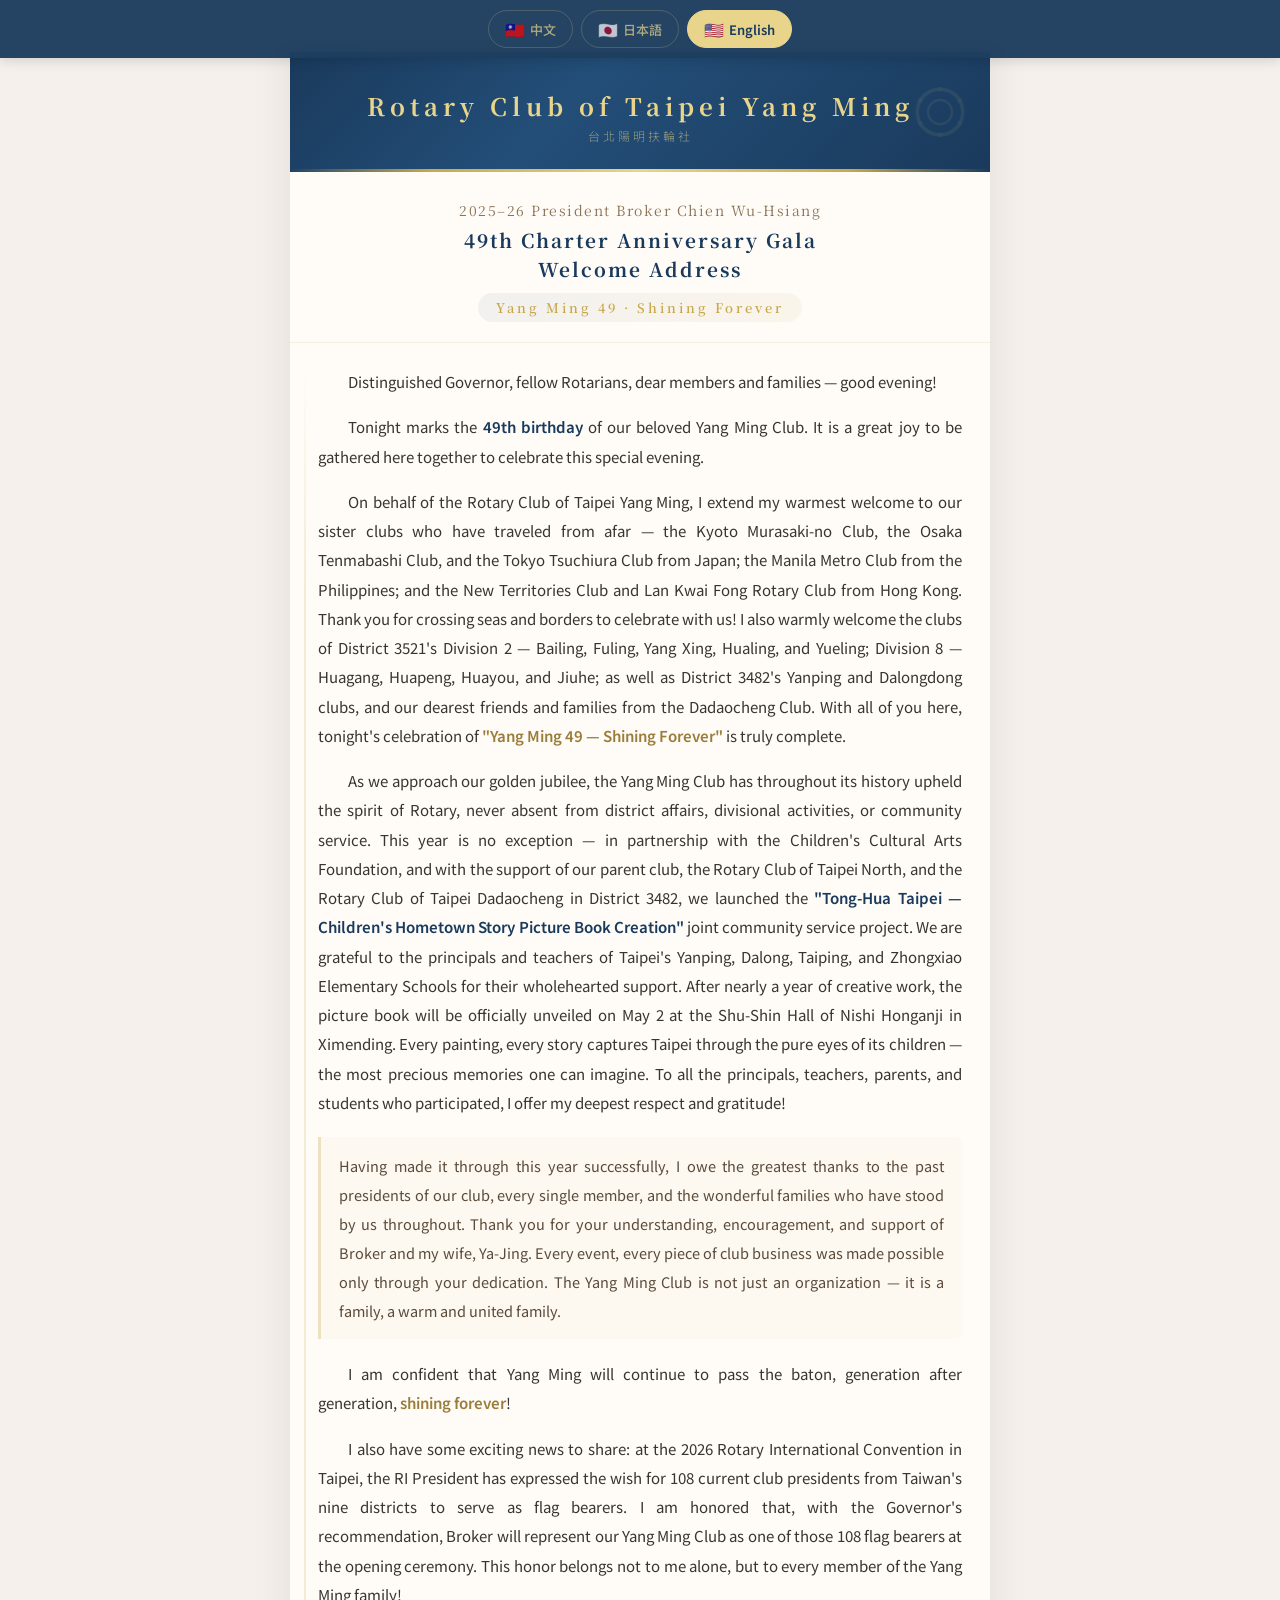
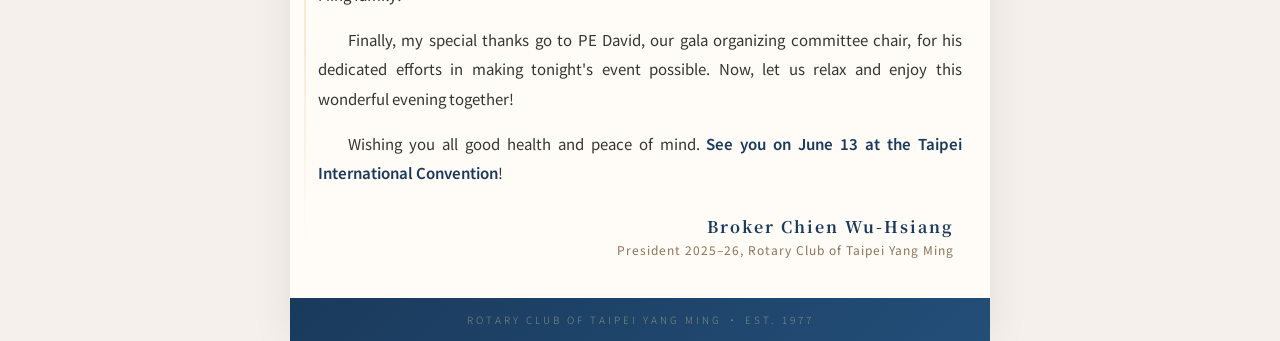
==== en.html @ 02bc0740 "修正：「童話台北」→「童畫台北」（依原稿用字）" ====
<!DOCTYPE html>
<html lang="en">
<head>
  <meta charset="UTF-8">
  <meta name="viewport" content="width=device-width, initial-scale=1.0">
  <title>Rotary Club of Taipei Yang Ming – 49th Charter Anniversary Welcome Address</title>
  <link rel="stylesheet" href="style.css">
</head>
<body>

<nav class="lang-bar">
  <a href="zh.html"><span class="flag">🇹🇼</span> 中文</a>
  <a href="ja.html"><span class="flag">🇯🇵</span> 日本語</a>
  <a href="en.html" class="active"><span class="flag">🇺🇸</span> English</a>
</nav>

<div class="page">
  <div class="header-band">
    <div>
      <h1>Rotary Club of Taipei Yang Ming</h1>
      <div class="sub">台北陽明扶輪社</div>
    </div>
    <div class="rotary-deco">
      <svg viewBox="0 0 100 100" fill="rgba(232,212,139,0.8)">
        <circle cx="50" cy="50" r="38" fill="none" stroke="rgba(232,212,139,0.8)" stroke-width="6"/>
        <circle cx="50" cy="50" r="20" fill="none" stroke="rgba(232,212,139,0.8)" stroke-width="4"/>
        <circle cx="50" cy="12" r="4"/><circle cx="83" cy="31" r="4"/>
        <circle cx="83" cy="69" r="4"/><circle cx="50" cy="88" r="4"/>
        <circle cx="17" cy="69" r="4"/><circle cx="17" cy="31" r="4"/>
      </svg>
    </div>
  </div>

  <div class="title-block">
    <div class="speaker">2025–26 President Broker Chien Wu-Hsiang</div>
    <div class="speech-title">49th Charter Anniversary Gala<br>Welcome Address</div>
    <div class="motto">Yang Ming 49 · Shining Forever</div>
  </div>

  <div class="content">
    <div class="body-text">
      <p>Distinguished Governor, fellow Rotarians, dear members and families — good evening!</p>

      <p>Tonight marks the <span class="highlight">49th birthday</span> of our beloved Yang Ming Club. It is a great joy to be gathered here together to celebrate this special evening.</p>

      <p>On behalf of the Rotary Club of Taipei Yang Ming, I extend my warmest welcome to our sister clubs who have traveled from afar — the Kyoto Murasaki-no Club, the Osaka Tenmabashi Club, and the Tokyo Tsuchiura Club from Japan; the Manila Metro Club from the Philippines; and the New Territories Club and Lan Kwai Fong Rotary Club from Hong Kong. Thank you for crossing seas and borders to celebrate with us! I also warmly welcome the clubs of District 3521's Division 2 — Bailing, Fuling, Yang Xing, Hualing, and Yueling; Division 8 — Huagang, Huapeng, Huayou, and Jiuhe; as well as District 3482's Yanping and Dalongdong clubs, and our dearest friends and families from the Dadaocheng Club. With all of you here, tonight's celebration of <span class="gold">"Yang Ming 49 — Shining Forever"</span> is truly complete.</p>

      <p>As we approach our golden jubilee, the Yang Ming Club has throughout its history upheld the spirit of Rotary, never absent from district affairs, divisional activities, or community service. This year is no exception — in partnership with the Children's Cultural Arts Foundation, and with the support of our parent club, the Rotary Club of Taipei North, and the Rotary Club of Taipei Dadaocheng in District 3482, we launched the <span class="highlight">"Tong-Hua Taipei — Children's Hometown Story Picture Book Creation"</span> joint community service project. We are grateful to the principals and teachers of Taipei's Yanping, Dalong, Taiping, and Zhongxiao Elementary Schools for their wholehearted support. After nearly a year of creative work, the picture book will be officially unveiled on May 2 at the Shu-Shin Hall of Nishi Honganji in Ximending. Every painting, every story captures Taipei through the pure eyes of its children — the most precious memories one can imagine. To all the principals, teachers, parents, and students who participated, I offer my deepest respect and gratitude!</p>

      <p class="heart">Having made it through this year successfully, I owe the greatest thanks to the past presidents of our club, every single member, and the wonderful families who have stood by us throughout. Thank you for your understanding, encouragement, and support of Broker and my wife, Ya-Jing. Every event, every piece of club business was made possible only through your dedication. The Yang Ming Club is not just an organization — it is a family, a warm and united family.</p>

      <p>I am confident that Yang Ming will continue to pass the baton, generation after generation, <span class="gold">shining forever</span>!</p>

      <p>I also have some exciting news to share: at the 2026 Rotary International Convention in Taipei, the RI President has expressed the wish for 108 current club presidents from Taiwan's nine districts to serve as flag bearers. I am honored that, with the Governor's recommendation, Broker will represent our Yang Ming Club as one of those 108 flag bearers at the opening ceremony. This honor belongs not to me alone, but to every member of the Yang Ming family!</p>

      <p>Finally, my special thanks go to PE David, our gala organizing committee chair, for his dedicated efforts in making tonight's event possible. Now, let us relax and enjoy this wonderful evening together!</p>

      <p>Wishing you all good health and peace of mind. <span class="highlight">See you on June 13 at the Taipei International Convention</span>!</p>
    </div>

    <div class="signature">
      <div class="name">Broker Chien Wu-Hsiang</div>
      <div class="role">President 2025–26, Rotary Club of Taipei Yang Ming</div>
    </div>
  </div>

  <div class="footer-band">
    <div class="footer-text">ROTARY CLUB OF TAIPEI YANG MING · EST. 1977</div>
  </div>
</div>

</body>
</html>
---- style.css ----
/* ── 陽明社歡迎詞 共用樣式 ── */
@import url('https://fonts.googleapis.com/css2?family=Noto+Serif+TC:wght@400;600;700;900&family=Noto+Sans+TC:wght@300;400;500;700&family=Noto+Serif+JP:wght@400;600;700&family=Noto+Sans+JP:wght@300;400;500;700&family=Playfair+Display:wght@400;600;700&family=Inter:wght@300;400;500;600&display=swap');

* { margin: 0; padding: 0; box-sizing: border-box; }

body {
  font-family: 'Noto Sans TC', 'Noto Sans JP', 'Inter', sans-serif;
  background: #f5f0eb;
  color: #2c2420;
  min-height: 100vh;
  -webkit-font-smoothing: antialiased;
}

/* ── 語言切換列 ── */
.lang-bar {
  position: fixed;
  top: 0;
  left: 0;
  right: 0;
  z-index: 100;
  display: flex;
  justify-content: center;
  gap: 8px;
  padding: 10px 16px;
  background: rgba(26,58,92,0.95);
  backdrop-filter: blur(10px);
  -webkit-backdrop-filter: blur(10px);
  box-shadow: 0 2px 12px rgba(0,0,0,0.15);
}

.lang-bar a {
  display: inline-flex;
  align-items: center;
  gap: 5px;
  padding: 6px 16px;
  border-radius: 20px;
  font-size: 13px;
  font-weight: 500;
  text-decoration: none;
  color: rgba(232,212,139,0.7);
  border: 1px solid rgba(232,212,139,0.2);
  transition: all 0.25s ease;
}

.lang-bar a:hover {
  color: #e8d48b;
  border-color: rgba(232,212,139,0.5);
  background: rgba(232,212,139,0.08);
}

.lang-bar a.active {
  color: #1a3a5c;
  background: #e8d48b;
  border-color: #e8d48b;
  font-weight: 600;
}

.lang-bar a .flag { font-size: 16px; }

/* ── 頁面容器 ── */
.page {
  max-width: 700px;
  margin: 0 auto;
  background: #fffcf8;
  min-height: 100vh;
  padding-top: 52px;
  box-shadow: 0 0 40px rgba(0,0,0,0.08);
}

/* ── 頂部橫幅 ── */
.header-band {
  width: 100%;
  padding: 36px 24px 28px;
  background: linear-gradient(135deg, #1a3a5c 0%, #234e78 40%, #1a3a5c 100%);
  text-align: center;
  position: relative;
  overflow: hidden;
}

.header-band::after {
  content: '';
  position: absolute;
  bottom: 0;
  left: 0;
  right: 0;
  height: 3px;
  background: linear-gradient(90deg, transparent 0%, #c9a84c 20%, #e8d48b 50%, #c9a84c 80%, transparent 100%);
}

.header-band h1 {
  font-family: 'Noto Serif TC', 'Noto Serif JP', 'Playfair Display', serif;
  font-size: 24px;
  font-weight: 700;
  color: #e8d48b;
  letter-spacing: 5px;
  margin-bottom: 4px;
}

.header-band .sub {
  font-size: 12px;
  color: rgba(232,212,139,0.6);
  letter-spacing: 3px;
  font-weight: 300;
}

/* ── 扶輪齒輪裝飾 ── */
.rotary-deco {
  position: absolute;
  right: 20px;
  top: 50%;
  transform: translateY(-50%);
  width: 60px;
  height: 60px;
  opacity: 0.1;
}

.rotary-deco svg { width: 100%; height: 100%; }

/* ── 標題區 ── */
.title-block {
  text-align: center;
  padding: 28px 24px 20px;
  border-bottom: 1px solid rgba(201,168,76,0.15);
}

.title-block .speaker {
  font-family: 'Noto Serif TC', 'Noto Serif JP', 'Playfair Display', serif;
  font-size: 14px;
  color: #8b7355;
  letter-spacing: 1.5px;
  margin-bottom: 6px;
}

.title-block .speech-title {
  font-family: 'Noto Serif TC', 'Noto Serif JP', 'Playfair Display', serif;
  font-size: 19px;
  font-weight: 700;
  color: #1a3a5c;
  letter-spacing: 2px;
  line-height: 1.5;
}

.motto {
  display: inline-block;
  margin-top: 10px;
  padding: 5px 18px;
  background: linear-gradient(135deg, rgba(26,58,92,0.06), rgba(201,168,76,0.08));
  border-radius: 20px;
  font-family: 'Noto Serif TC', 'Noto Serif JP', 'Playfair Display', serif;
  font-size: 13px;
  color: #c9a84c;
  letter-spacing: 3px;
  font-weight: 600;
}

/* ── 正文 ── */
.content {
  padding: 24px 28px 20px;
  position: relative;
}

.content::before {
  content: '';
  position: absolute;
  left: 14px;
  top: 20px;
  bottom: 20px;
  width: 2px;
  background: linear-gradient(180deg, transparent 0%, #c9a84c 15%, #c9a84c 85%, transparent 100%);
  opacity: 0.2;
}

.body-text {
  font-size: 15px;
  line-height: 1.95;
  text-align: justify;
  color: #3a3330;
}

.body-text p {
  margin-bottom: 16px;
  text-indent: 2em;
}

.body-text p:last-child { margin-bottom: 0; }

.body-text .highlight {
  color: #1a3a5c;
  font-weight: 600;
}

.body-text .gold {
  color: #9a7d3a;
  font-weight: 600;
}

.body-text .heart {
  display: block;
  margin: 20px 0;
  padding: 14px 18px;
  background: rgba(201,168,76,0.04);
  border-left: 3px solid rgba(201,168,76,0.3);
  text-indent: 0;
  font-size: 14.5px;
  color: #5a4a3a;
  line-height: 2;
  border-radius: 0 6px 6px 0;
}

/* ── 簽名 ── */
.signature {
  margin-top: 28px;
  text-align: right;
  padding-right: 8px;
}

.signature .name {
  font-family: 'Noto Serif TC', 'Noto Serif JP', 'Playfair Display', serif;
  font-size: 16px;
  font-weight: 700;
  color: #1a3a5c;
  letter-spacing: 2px;
}

.signature .role {
  font-size: 12px;
  color: #8b7355;
  margin-top: 3px;
  letter-spacing: 1px;
}

/* ── 底部 ── */
.footer-band {
  width: 100%;
  padding: 14px;
  background: linear-gradient(135deg, #1a3a5c, #234e78);
  text-align: center;
  margin-top: 20px;
}

.footer-band .footer-text {
  font-size: 10px;
  color: rgba(232,212,139,0.5);
  letter-spacing: 3px;
  font-weight: 300;
}

/* ── RWD ── */
@media (max-width: 480px) {
  .header-band h1 { font-size: 20px; letter-spacing: 3px; }
  .title-block .speech-title { font-size: 17px; }
  .content { padding: 20px 20px 16px; }
  .content::before { left: 8px; }
  .body-text { font-size: 14.5px; }
  .lang-bar a { padding: 5px 12px; font-size: 12px; }
}
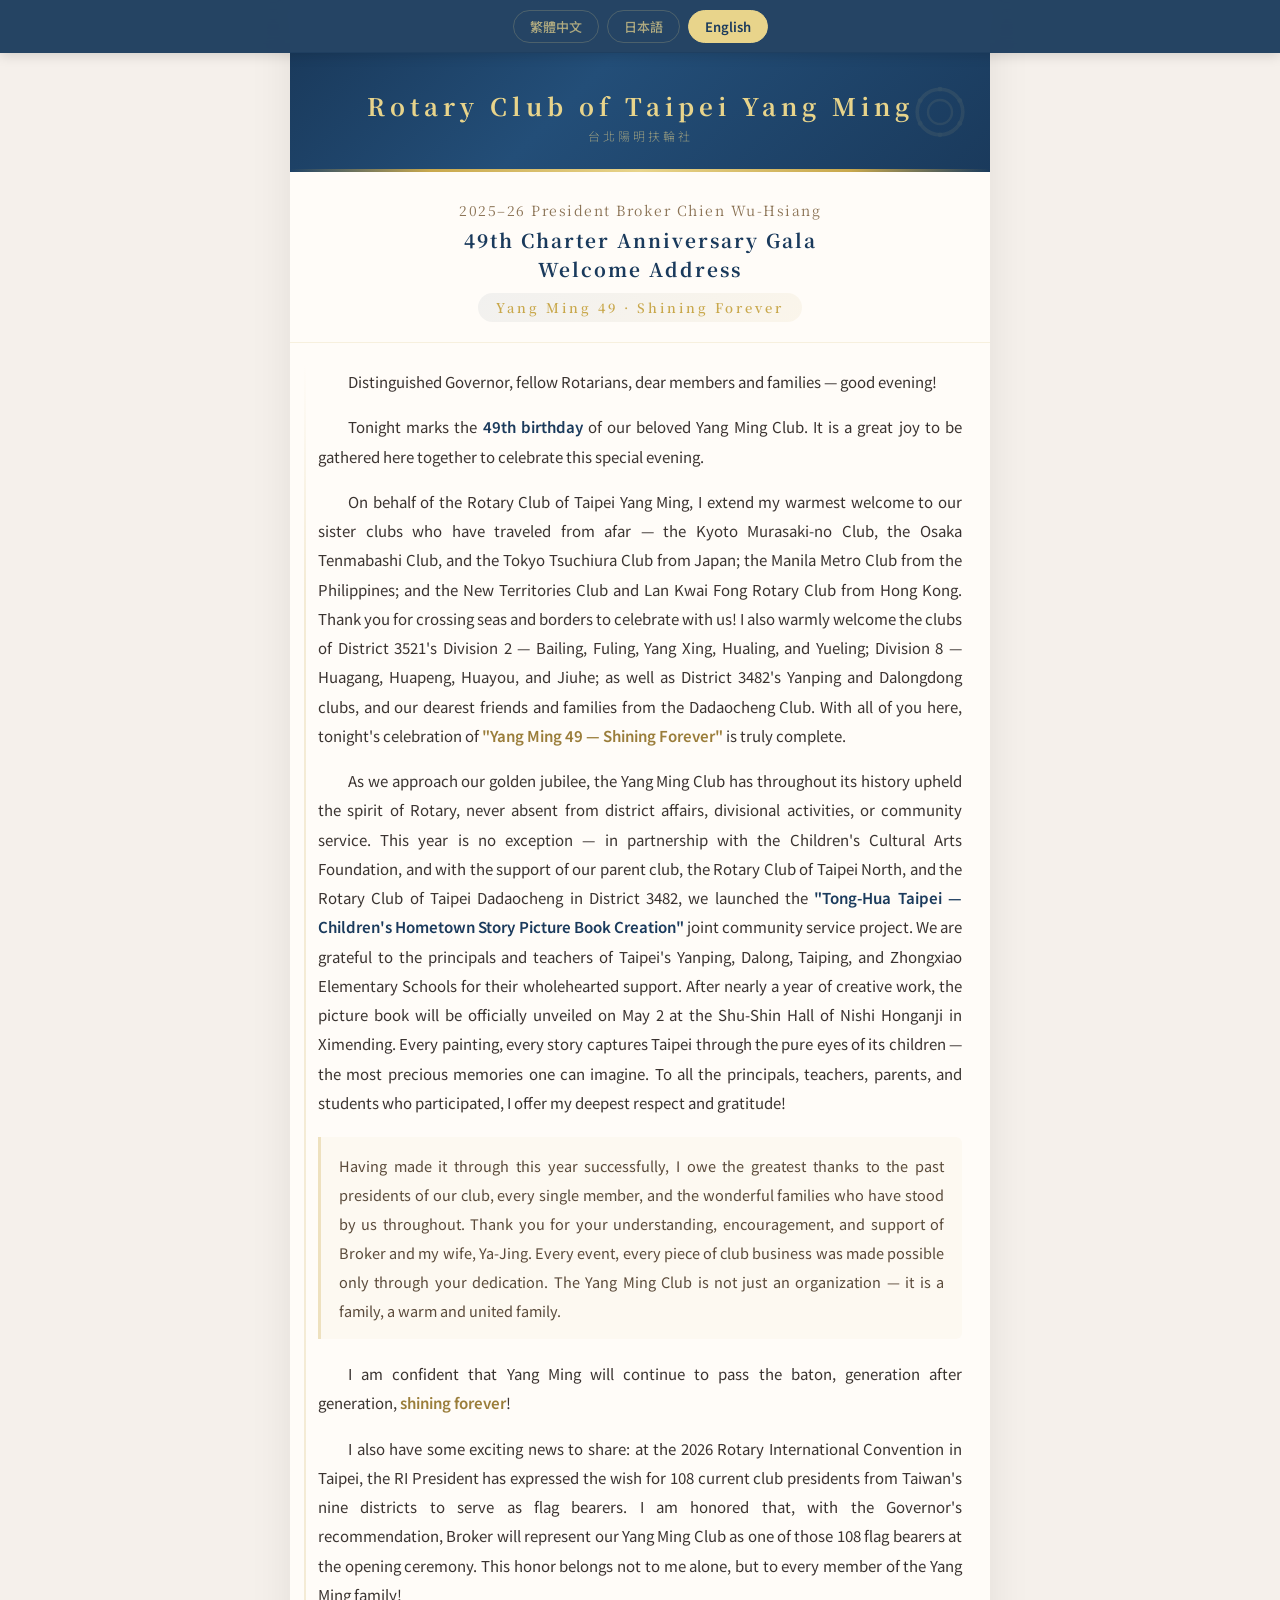
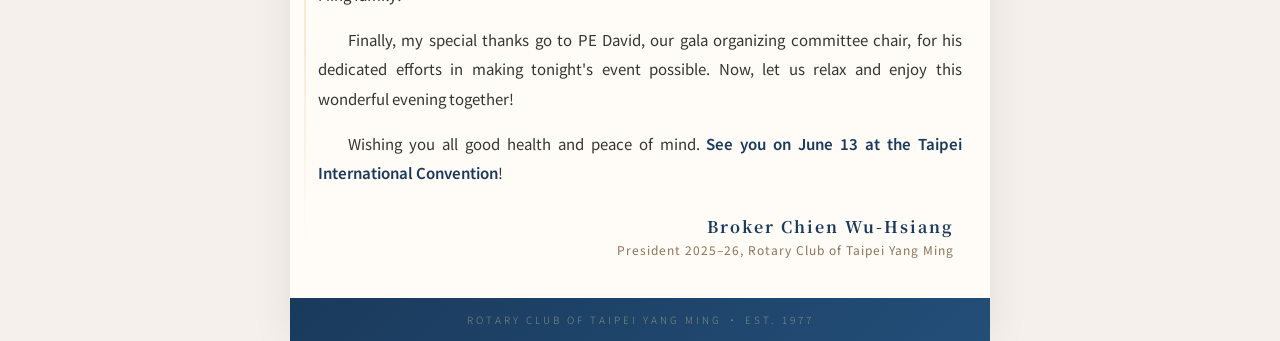
==== commit 89cde0a1: "修正：移除 emoji 國旗標籤，改為純文字避免誤解" ====
--- a/en.html
+++ b/en.html
@@ -9,9 +9,9 @@
 <body>
 
 <nav class="lang-bar">
-  <a href="zh.html"><span class="flag">🇹🇼</span> 中文</a>
-  <a href="ja.html"><span class="flag">🇯🇵</span> 日本語</a>
-  <a href="en.html" class="active"><span class="flag">🇺🇸</span> English</a>
+  <a href="zh.html">繁體中文</a>
+  <a href="ja.html">日本語</a>
+  <a href="en.html" class="active">English</a>
 </nav>
 
 <div class="page">
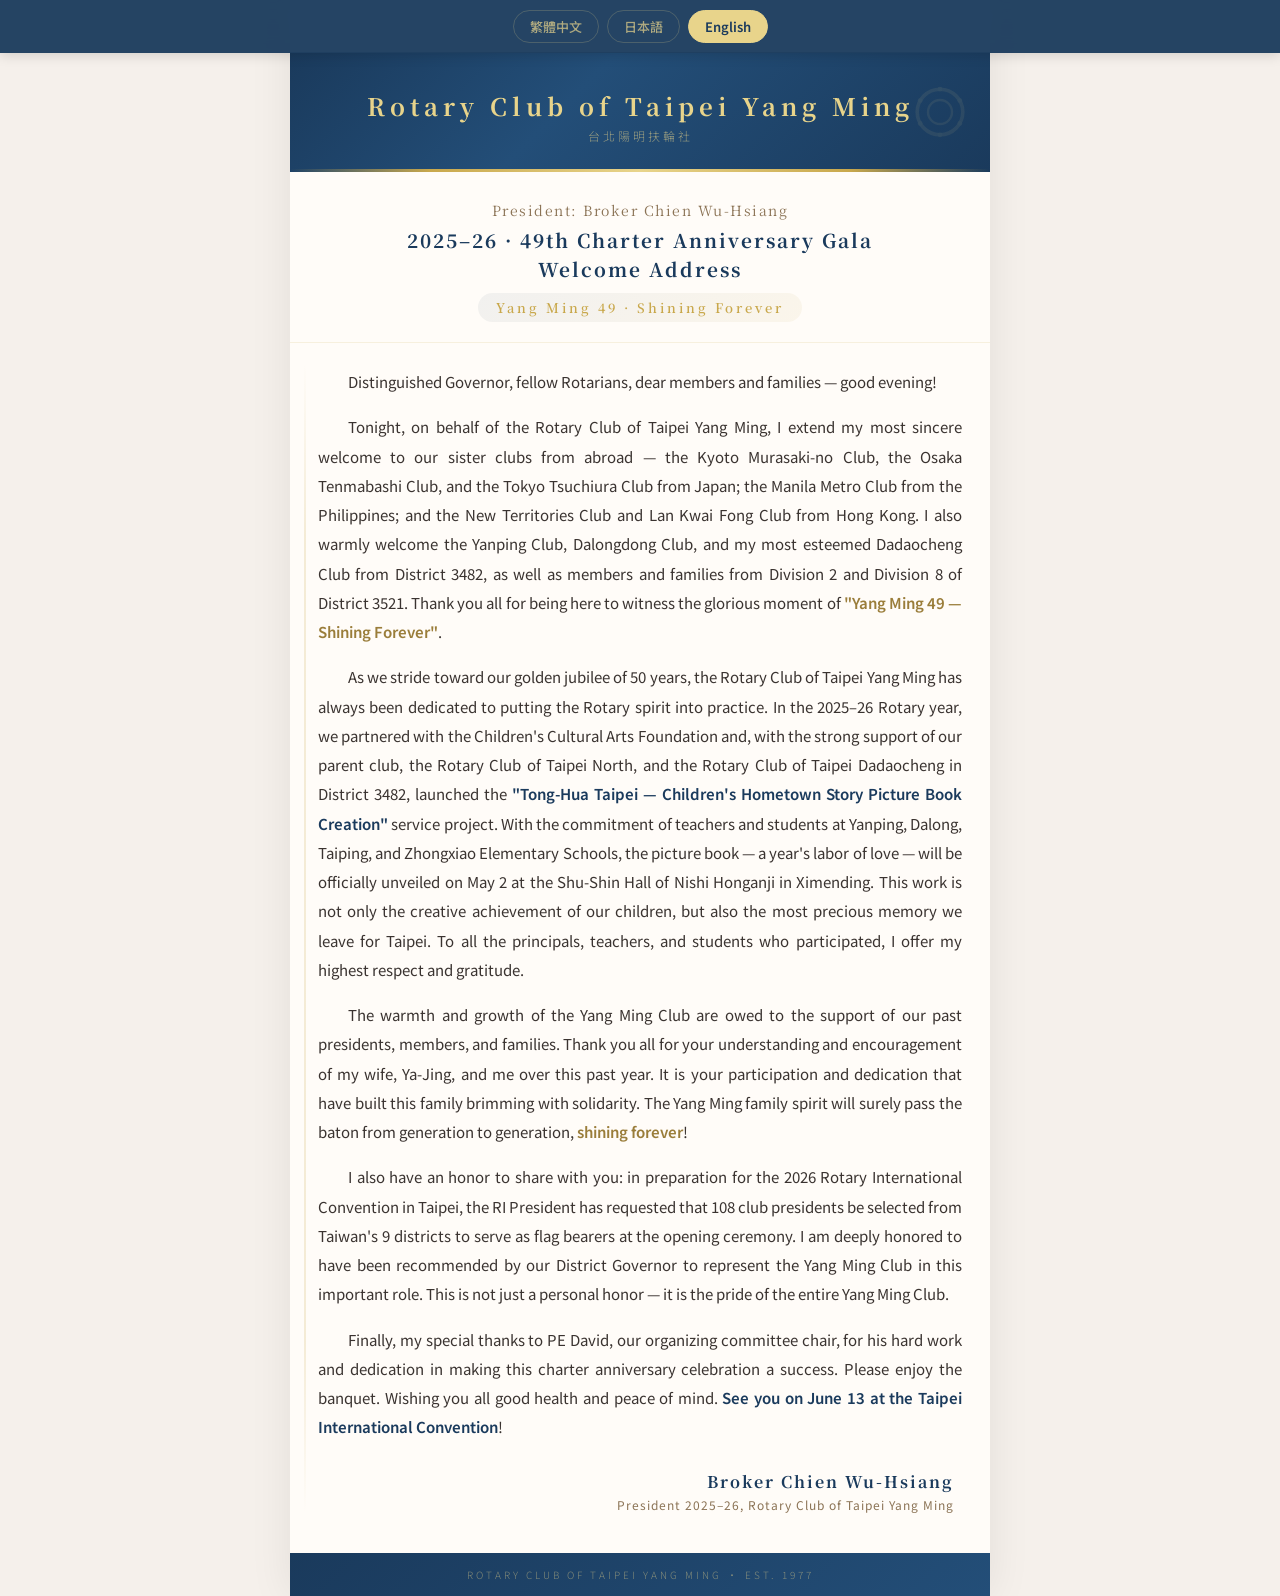
==== commit 9fb7e0b8: "docs: 更新社長歡迎詞內容（中/日/英三語版）" ====
--- a/en.html
+++ b/en.html
@@ -3,12 +3,13 @@
 <head>
   <meta charset="UTF-8">
   <meta name="viewport" content="width=device-width, initial-scale=1.0">
+  <meta name="google" content="notranslate">
   <title>Rotary Club of Taipei Yang Ming – 49th Charter Anniversary Welcome Address</title>
   <link rel="stylesheet" href="style.css">
 </head>
 <body>
 
-<nav class="lang-bar">
+<nav class="lang-bar" translate="no">
   <a href="zh.html">繁體中文</a>
   <a href="ja.html">日本語</a>
   <a href="en.html" class="active">English</a>
@@ -32,8 +33,8 @@
   </div>
 
   <div class="title-block">
-    <div class="speaker">2025–26 President Broker Chien Wu-Hsiang</div>
-    <div class="speech-title">49th Charter Anniversary Gala<br>Welcome Address</div>
+    <div class="speaker">President: Broker Chien Wu-Hsiang</div>
+    <div class="speech-title">2025–26 · 49th Charter Anniversary Gala<br>Welcome Address</div>
     <div class="motto">Yang Ming 49 · Shining Forever</div>
   </div>
 
@@ -41,21 +42,15 @@
     <div class="body-text">
       <p>Distinguished Governor, fellow Rotarians, dear members and families — good evening!</p>
 
-      <p>Tonight marks the <span class="highlight">49th birthday</span> of our beloved Yang Ming Club. It is a great joy to be gathered here together to celebrate this special evening.</p>
+      <p>Tonight, on behalf of the Rotary Club of Taipei Yang Ming, I extend my most sincere welcome to our sister clubs from abroad — the Kyoto Murasaki-no Club, the Osaka Tenmabashi Club, and the Tokyo Tsuchiura Club from Japan; the Manila Metro Club from the Philippines; and the New Territories Club and Lan Kwai Fong Club from Hong Kong. I also warmly welcome the Yanping Club, Dalongdong Club, and my most esteemed Dadaocheng Club from District 3482, as well as members and families from Division 2 and Division 8 of District 3521. Thank you all for being here to witness the glorious moment of <span class="gold">"Yang Ming 49 — Shining Forever"</span>.</p>
 
-      <p>On behalf of the Rotary Club of Taipei Yang Ming, I extend my warmest welcome to our sister clubs who have traveled from afar — the Kyoto Murasaki-no Club, the Osaka Tenmabashi Club, and the Tokyo Tsuchiura Club from Japan; the Manila Metro Club from the Philippines; and the New Territories Club and Lan Kwai Fong Rotary Club from Hong Kong. Thank you for crossing seas and borders to celebrate with us! I also warmly welcome the clubs of District 3521's Division 2 — Bailing, Fuling, Yang Xing, Hualing, and Yueling; Division 8 — Huagang, Huapeng, Huayou, and Jiuhe; as well as District 3482's Yanping and Dalongdong clubs, and our dearest friends and families from the Dadaocheng Club. With all of you here, tonight's celebration of <span class="gold">"Yang Ming 49 — Shining Forever"</span> is truly complete.</p>
+      <p>As we stride toward our golden jubilee of 50 years, the Rotary Club of Taipei Yang Ming has always been dedicated to putting the Rotary spirit into practice. In the 2025–26 Rotary year, we partnered with the Children's Cultural Arts Foundation and, with the strong support of our parent club, the Rotary Club of Taipei North, and the Rotary Club of Taipei Dadaocheng in District 3482, launched the <span class="highlight">"Tong-Hua Taipei — Children's Hometown Story Picture Book Creation"</span> service project. With the commitment of teachers and students at Yanping, Dalong, Taiping, and Zhongxiao Elementary Schools, the picture book — a year's labor of love — will be officially unveiled on May 2 at the Shu-Shin Hall of Nishi Honganji in Ximending. This work is not only the creative achievement of our children, but also the most precious memory we leave for Taipei. To all the principals, teachers, and students who participated, I offer my highest respect and gratitude.</p>
 
-      <p>As we approach our golden jubilee, the Yang Ming Club has throughout its history upheld the spirit of Rotary, never absent from district affairs, divisional activities, or community service. This year is no exception — in partnership with the Children's Cultural Arts Foundation, and with the support of our parent club, the Rotary Club of Taipei North, and the Rotary Club of Taipei Dadaocheng in District 3482, we launched the <span class="highlight">"Tong-Hua Taipei — Children's Hometown Story Picture Book Creation"</span> joint community service project. We are grateful to the principals and teachers of Taipei's Yanping, Dalong, Taiping, and Zhongxiao Elementary Schools for their wholehearted support. After nearly a year of creative work, the picture book will be officially unveiled on May 2 at the Shu-Shin Hall of Nishi Honganji in Ximending. Every painting, every story captures Taipei through the pure eyes of its children — the most precious memories one can imagine. To all the principals, teachers, parents, and students who participated, I offer my deepest respect and gratitude!</p>
+      <p>The warmth and growth of the Yang Ming Club are owed to the support of our past presidents, members, and families. Thank you all for your understanding and encouragement of my wife, Ya-Jing, and me over this past year. It is your participation and dedication that have built this family brimming with solidarity. The Yang Ming family spirit will surely pass the baton from generation to generation, <span class="gold">shining forever</span>!</p>
 
-      <p class="heart">Having made it through this year successfully, I owe the greatest thanks to the past presidents of our club, every single member, and the wonderful families who have stood by us throughout. Thank you for your understanding, encouragement, and support of Broker and my wife, Ya-Jing. Every event, every piece of club business was made possible only through your dedication. The Yang Ming Club is not just an organization — it is a family, a warm and united family.</p>
+      <p>I also have an honor to share with you: in preparation for the 2026 Rotary International Convention in Taipei, the RI President has requested that 108 club presidents be selected from Taiwan's 9 districts to serve as flag bearers at the opening ceremony. I am deeply honored to have been recommended by our District Governor to represent the Yang Ming Club in this important role. This is not just a personal honor — it is the pride of the entire Yang Ming Club.</p>
 
-      <p>I am confident that Yang Ming will continue to pass the baton, generation after generation, <span class="gold">shining forever</span>!</p>
-
-      <p>I also have some exciting news to share: at the 2026 Rotary International Convention in Taipei, the RI President has expressed the wish for 108 current club presidents from Taiwan's nine districts to serve as flag bearers. I am honored that, with the Governor's recommendation, Broker will represent our Yang Ming Club as one of those 108 flag bearers at the opening ceremony. This honor belongs not to me alone, but to every member of the Yang Ming family!</p>
-
-      <p>Finally, my special thanks go to PE David, our gala organizing committee chair, for his dedicated efforts in making tonight's event possible. Now, let us relax and enjoy this wonderful evening together!</p>
-
-      <p>Wishing you all good health and peace of mind. <span class="highlight">See you on June 13 at the Taipei International Convention</span>!</p>
+      <p>Finally, my special thanks to PE David, our organizing committee chair, for his hard work and dedication in making this charter anniversary celebration a success. Please enjoy the banquet. Wishing you all good health and peace of mind. <span class="highlight">See you on June 13 at the Taipei International Convention</span>!</p>
     </div>
 
     <div class="signature">
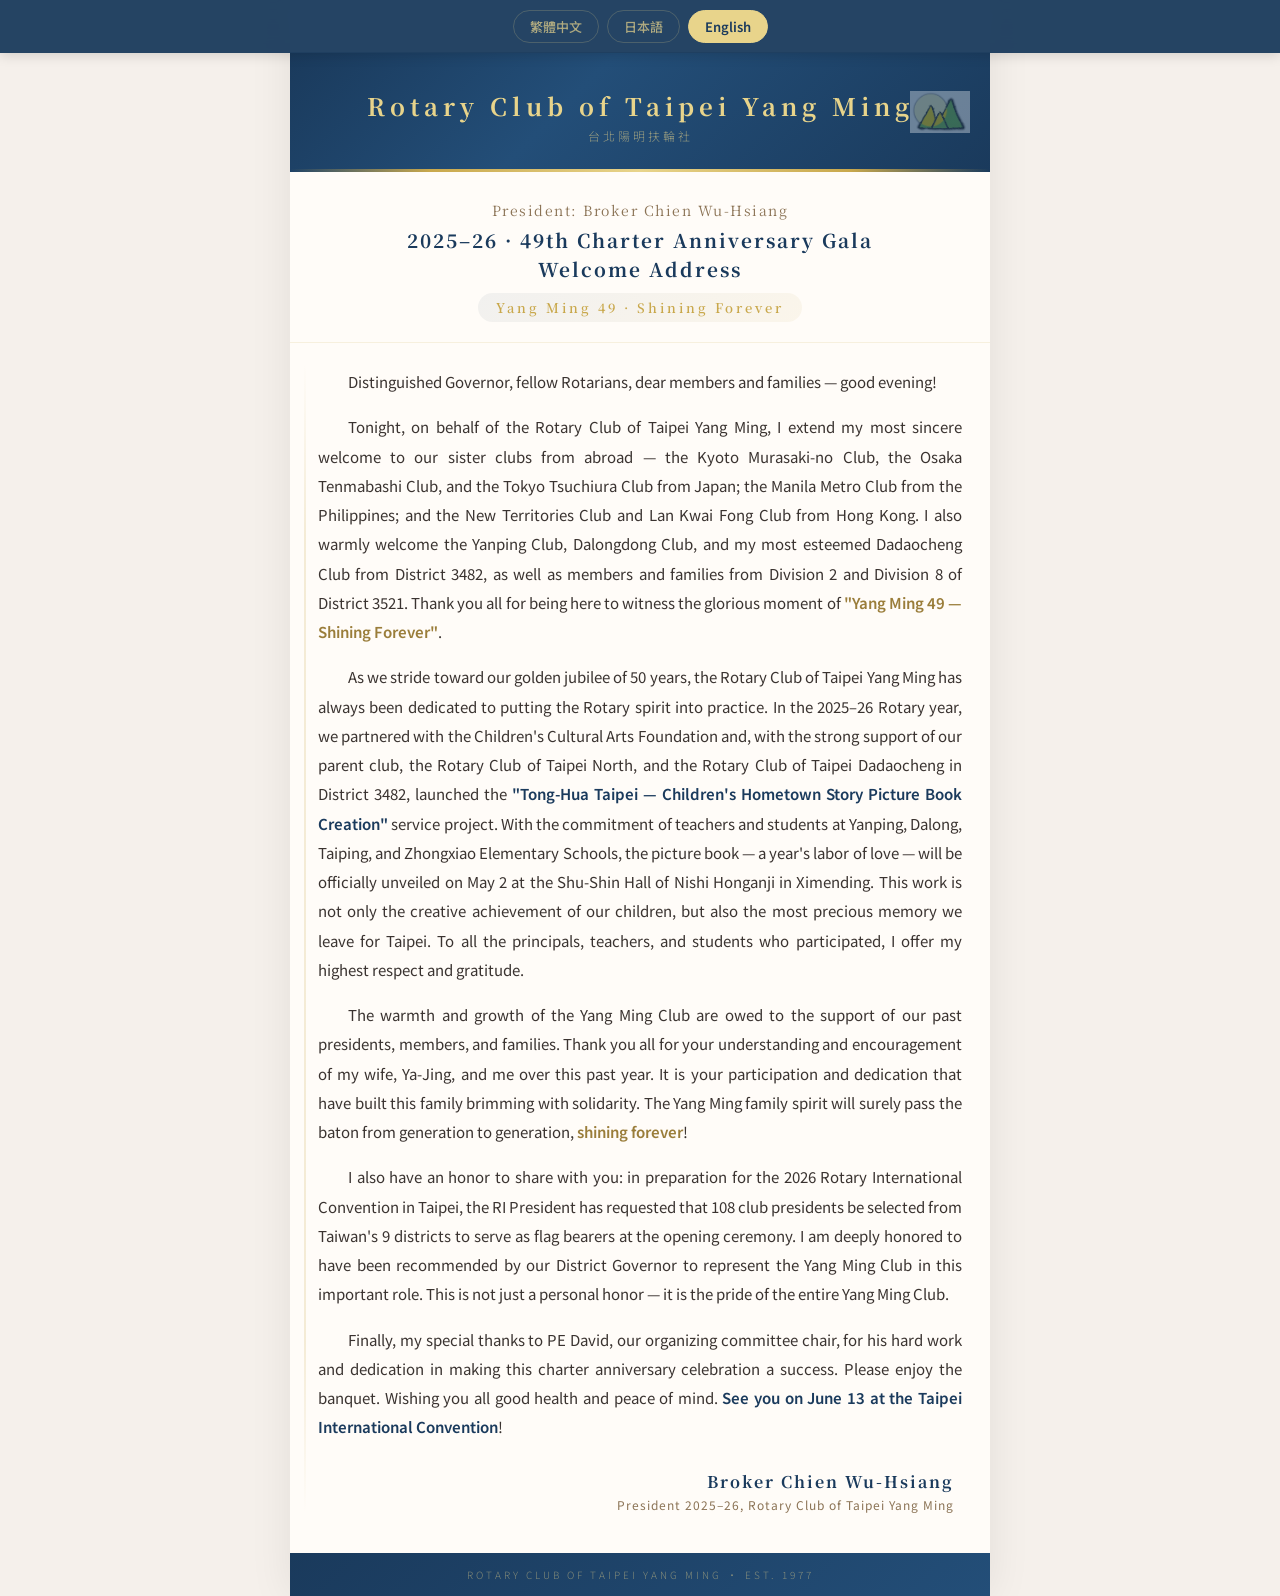
==== commit 58249109: "feat: replace SVG gear icon with Yang Ming club logo across all pages" ====
--- a/en.html
+++ b/en.html
@@ -22,13 +22,7 @@
       <div class="sub">台北陽明扶輪社</div>
     </div>
     <div class="rotary-deco">
-      <svg viewBox="0 0 100 100" fill="rgba(232,212,139,0.8)">
-        <circle cx="50" cy="50" r="38" fill="none" stroke="rgba(232,212,139,0.8)" stroke-width="6"/>
-        <circle cx="50" cy="50" r="20" fill="none" stroke="rgba(232,212,139,0.8)" stroke-width="4"/>
-        <circle cx="50" cy="12" r="4"/><circle cx="83" cy="31" r="4"/>
-        <circle cx="83" cy="69" r="4"/><circle cx="50" cy="88" r="4"/>
-        <circle cx="17" cy="69" r="4"/><circle cx="17" cy="31" r="4"/>
-      </svg>
+      <img src="assets/logo.jpg" alt="Rotary Club of Taipei Yang Ming" style="width:100%;height:100%;object-fit:contain;">
     </div>
   </div>
 
--- a/style.css
+++ b/style.css
@@ -111,7 +111,7 @@
   transform: translateY(-50%);
   width: 60px;
   height: 60px;
-  opacity: 0.1;
+  opacity: 0.35;
 }
 
 .rotary-deco svg { width: 100%; height: 100%; }
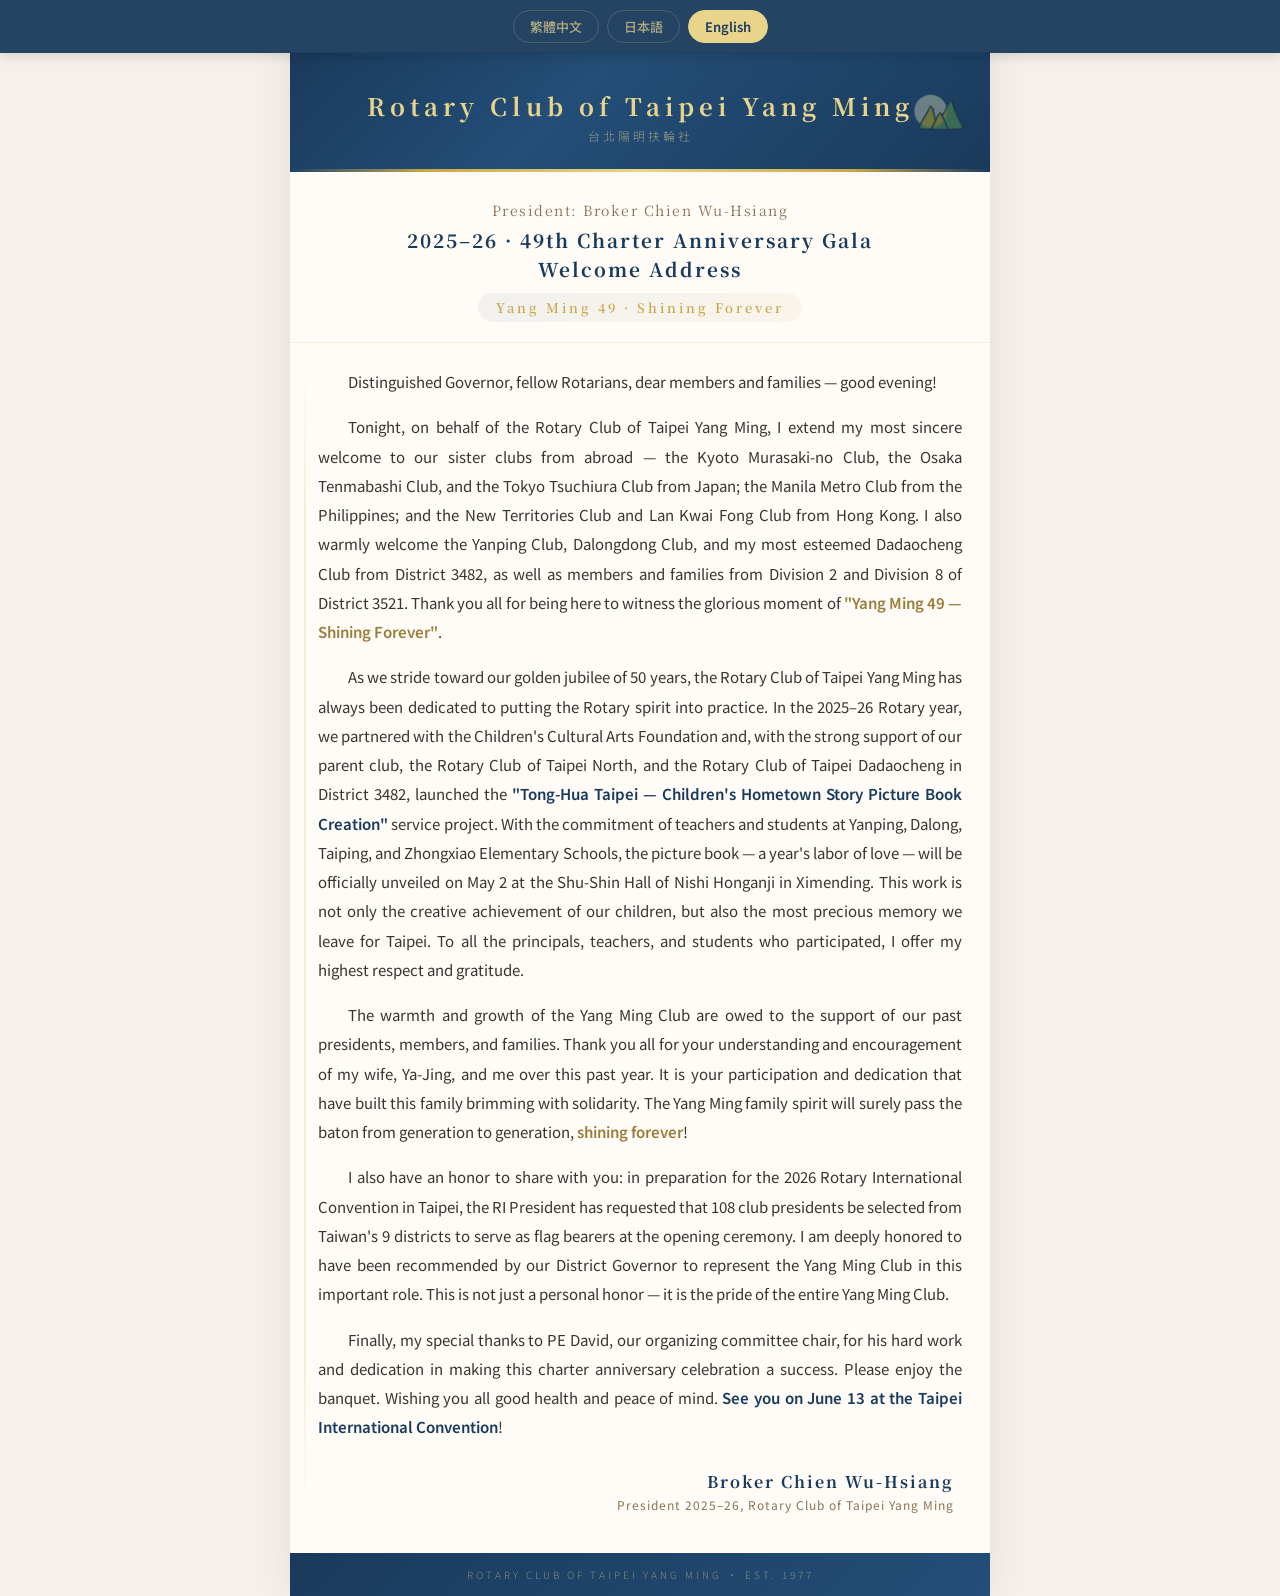
==== commit df6d327f: "update: switch logo to PNG with transparent background" ====
--- a/en.html
+++ b/en.html
@@ -22,7 +22,7 @@
       <div class="sub">台北陽明扶輪社</div>
     </div>
     <div class="rotary-deco">
-      <img src="assets/logo.jpg" alt="Rotary Club of Taipei Yang Ming" style="width:100%;height:100%;object-fit:contain;">
+      <img src="assets/logo.png" alt="Rotary Club of Taipei Yang Ming" style="width:100%;height:100%;object-fit:contain;">
     </div>
   </div>
 
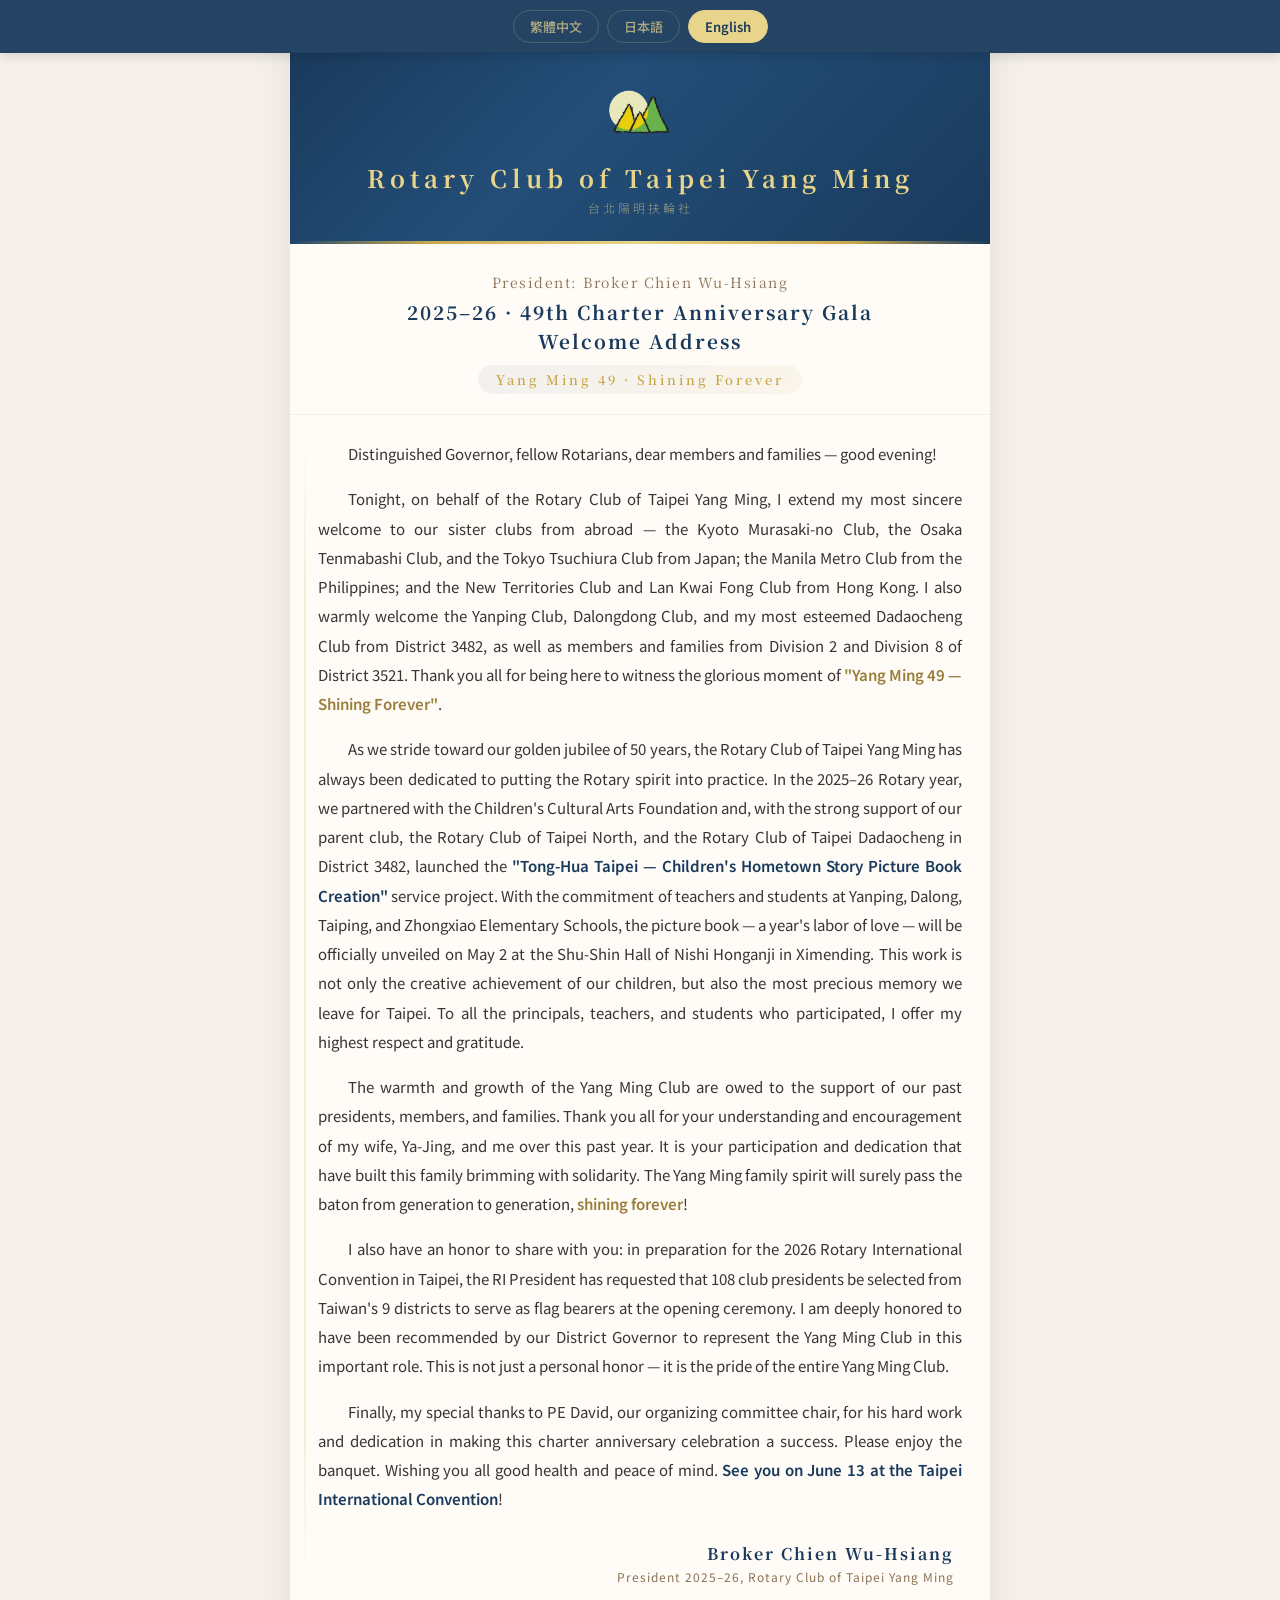
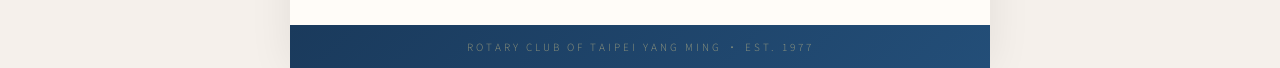
==== commit b29aa617: "style: move logo to top center of header" ====
--- a/en.html
+++ b/en.html
@@ -17,12 +17,12 @@
 
 <div class="page">
   <div class="header-band">
+    <div class="rotary-deco">
+      <img src="assets/logo.png" alt="Rotary Club of Taipei Yang Ming">
+    </div>
     <div>
       <h1>Rotary Club of Taipei Yang Ming</h1>
       <div class="sub">台北陽明扶輪社</div>
-    </div>
-    <div class="rotary-deco">
-      <img src="assets/logo.png" alt="Rotary Club of Taipei Yang Ming" style="width:100%;height:100%;object-fit:contain;">
     </div>
   </div>
 
--- a/style.css
+++ b/style.css
@@ -70,11 +70,14 @@
 /* ── 頂部橫幅 ── */
 .header-band {
   width: 100%;
-  padding: 36px 24px 28px;
+  padding: 24px 24px 28px;
   background: linear-gradient(135deg, #1a3a5c 0%, #234e78 40%, #1a3a5c 100%);
   text-align: center;
   position: relative;
   overflow: hidden;
+  display: flex;
+  flex-direction: column;
+  align-items: center;
 }
 
 .header-band::after {
@@ -103,18 +106,16 @@
   font-weight: 300;
 }
 
-/* ── 扶輪齒輪裝飾 ── */
+/* ── 扶輪社徽裝飾 ── */
 .rotary-deco {
-  position: absolute;
-  right: 20px;
-  top: 50%;
-  transform: translateY(-50%);
-  width: 60px;
-  height: 60px;
-  opacity: 0.35;
-}
-
-.rotary-deco svg { width: 100%; height: 100%; }
+  display: block;
+  margin: 0 auto 12px;
+  width: 72px;
+  height: 72px;
+  opacity: 0.9;
+}
+
+.rotary-deco img { width: 100%; height: 100%; object-fit: contain; }
 
 /* ── 標題區 ── */
 .title-block {
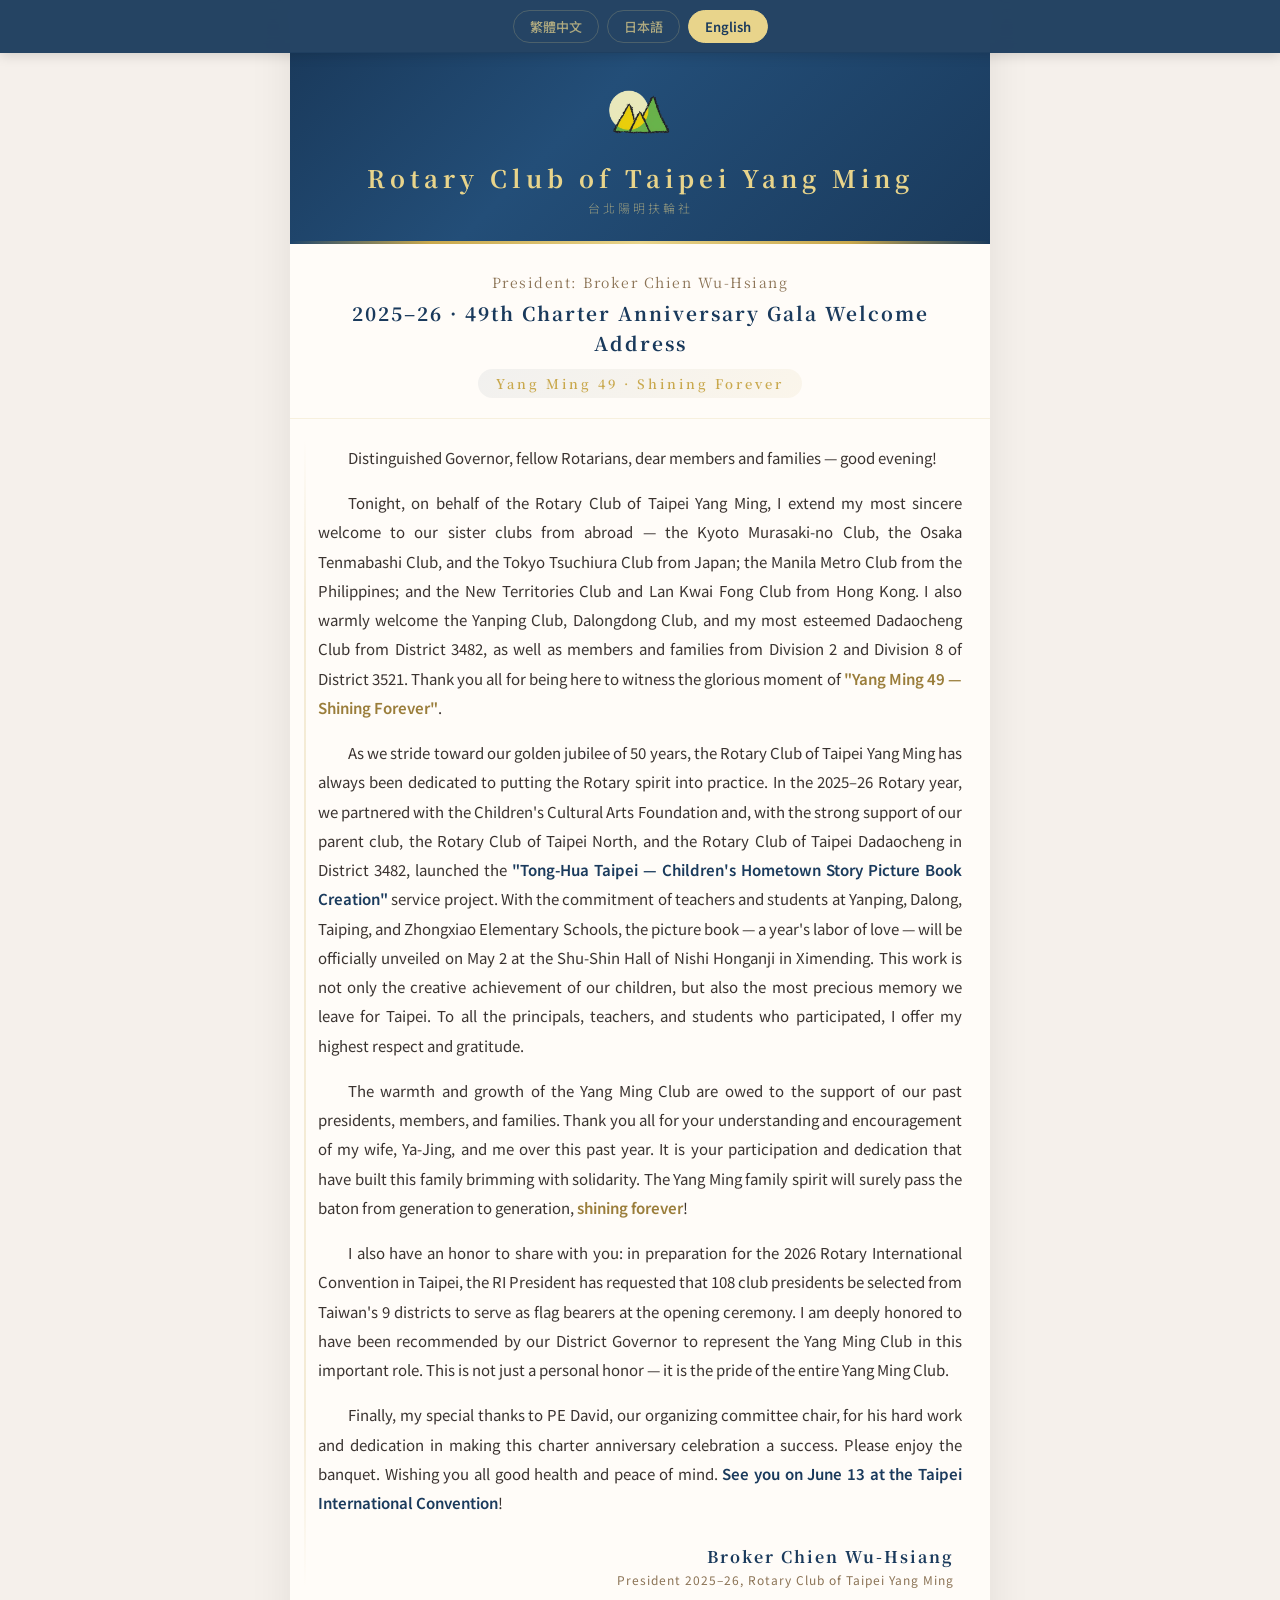
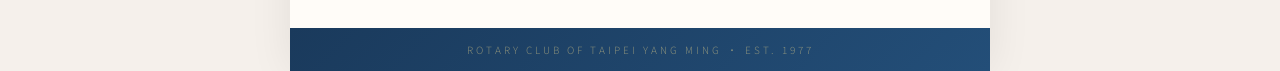
==== commit 694ad8c6: "style: MUUUUU audit fix - optimize mobile title typography for better readability" ====
--- a/en.html
+++ b/en.html
@@ -28,7 +28,7 @@
 
   <div class="title-block">
     <div class="speaker">President: Broker Chien Wu-Hsiang</div>
-    <div class="speech-title">2025–26 · 49th Charter Anniversary Gala<br>Welcome Address</div>
+    <div class="speech-title">2025–26 · 49th Charter Anniversary Gala Welcome Address</div>
     <div class="motto">Yang Ming 49 · Shining Forever</div>
   </div>
 
--- a/style.css
+++ b/style.css
@@ -138,7 +138,7 @@
   font-weight: 700;
   color: #1a3a5c;
   letter-spacing: 2px;
-  line-height: 1.5;
+  line-height: 1.6;
 }
 
 .motto {
@@ -248,8 +248,11 @@
 
 /* ── RWD ── */
 @media (max-width: 480px) {
-  .header-band h1 { font-size: 20px; letter-spacing: 3px; }
-  .title-block .speech-title { font-size: 17px; }
+  .header-band h1 { font-size: 15px; letter-spacing: 1px; white-space: nowrap; }
+  .title-block { padding: 24px 20px 18px; }
+  .title-block .speaker { font-size: 13px; letter-spacing: 1px; }
+  .title-block .speech-title { font-size: 15px; letter-spacing: 1px; line-height: 1.7; }
+  .motto { font-size: 12px; letter-spacing: 2px; padding: 4px 14px; }
   .content { padding: 20px 20px 16px; }
   .content::before { left: 8px; }
   .body-text { font-size: 14.5px; }
